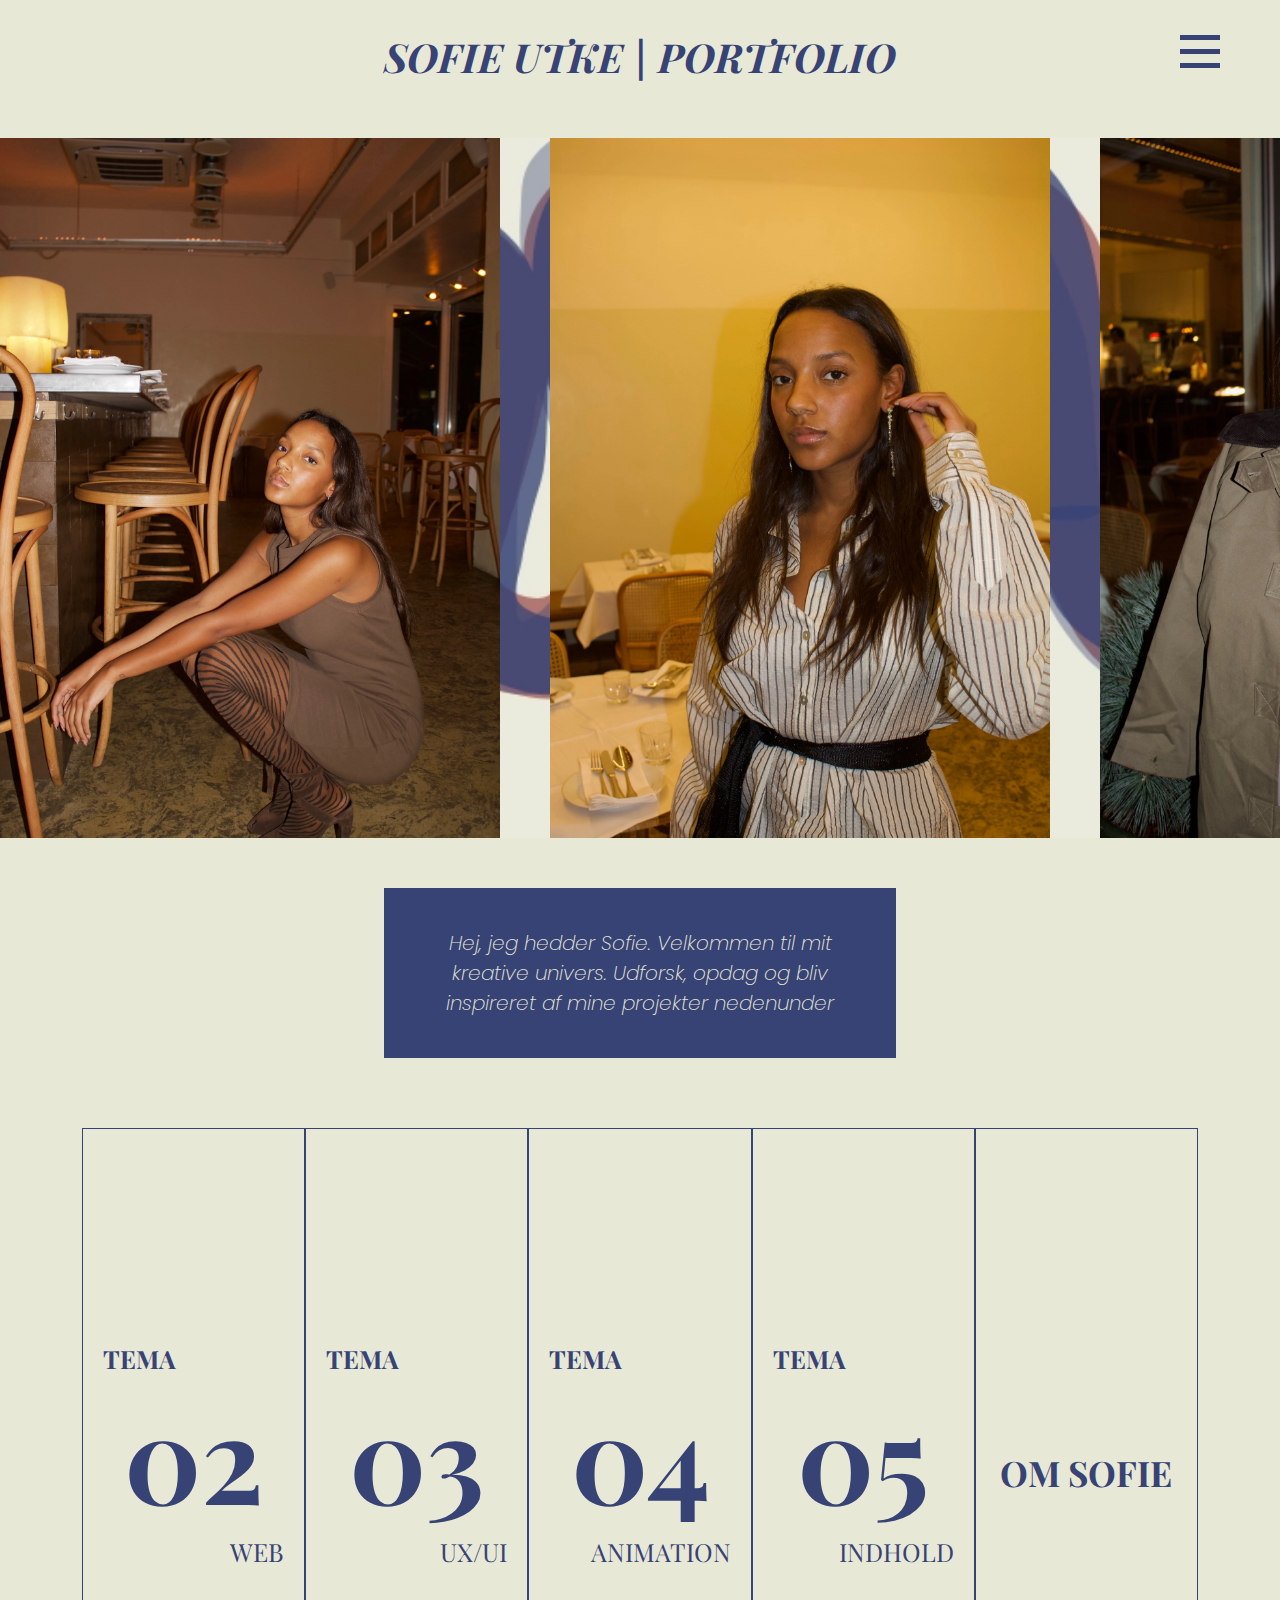
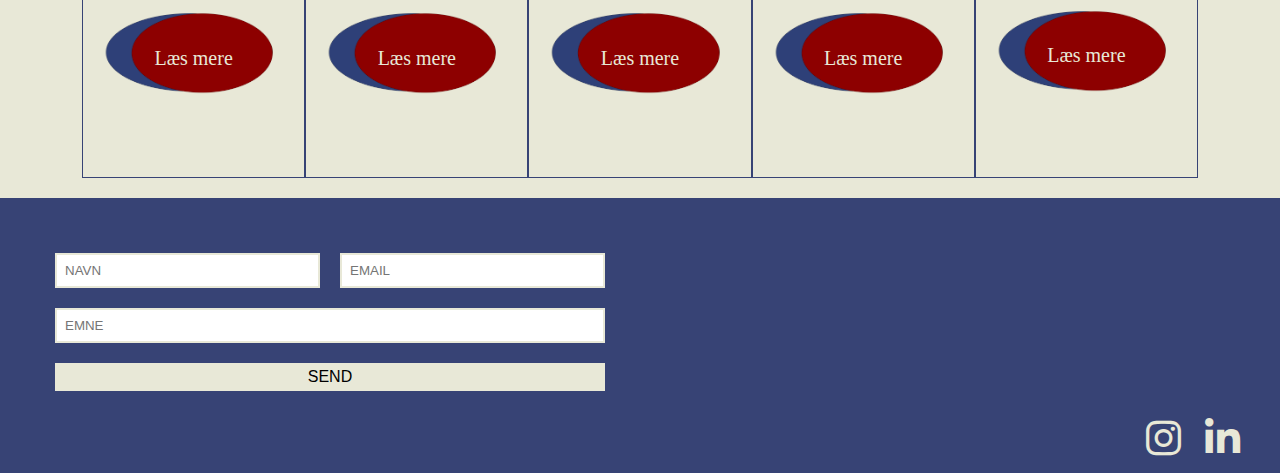
==== index.html @ 0ac9d1ca "forside" ====
<!DOCTYPE html>
<html lang="da">

<head>
    <meta name="robots" content="noindex, nofollow">
    <meta charset="UTF-8">
    <meta name="viewport" content="width=device-width, initial-scale=1.0">
    <title>Sofies portfolio</title>
    <link rel="preconnect" href="https://fonts.googleapis.com">
    <link rel="preconnect" href="https://fonts.gstatic.com" crossorigin>
    <link
        href="https://fonts.googleapis.com/css2?family=Corben&family=Lato:wght@700&family=Lexend+Exa:wght@100..900&family=Playfair+Display:ital,wght@0,400..900;1,400..900&family=Roboto+Mono:ital,wght@0,100..700;1,100..700&display=swap"
        rel="stylesheet">
    <link rel="preconnect" href="https://fonts.googleapis.com">
    <link rel="preconnect" href="https://fonts.gstatic.com" crossorigin>
    <link
        href="https://fonts.googleapis.com/css2?family=Corben&family=Lato:wght@700&family=Lexend+Exa:wght@100..900&family=Lora:ital,wght@0,400..700;1,400..700&family=Playfair+Display:ital,wght@0,400..900;1,400..900&family=Poppins:ital,wght@0,100;0,200;0,300;0,400;0,500;0,600;0,700;0,800;0,900;1,100;1,200;1,300;1,400;1,500;1,600;1,700;1,800;1,900&family=Roboto+Mono:ital,wght@0,100..700;1,100..700&display=swap"
        rel="stylesheet">
    <link rel="stylesheet" href="style.css">
    <link rel="stylesheet" href="https://cdnjs.cloudflare.com/ajax/libs/font-awesome/6.0.0-beta3/css/all.min.css">


</head>

<body>
    <header>

        <div class="hero-title">
            <h1>SOFIE UTKE | PORTFOLIO </h1>
        </div>
        <!-- Use any element to open/show the overlay navigation menu -->
        <div class="burger" onclick="openNav()">
            <div class="bar"></div>
            <div class="bar"></div>
            <div class="bar"></div>
        </div>


        <!-- The overlay -->
        <div id="myNav" class="overlay">

            <!-- Button to close the overlay navigation -->
            <a href="javascript:void(0)" class="closebtn" onclick="closeNav()">&times;</a>

            <!-- Overlay content -->
            <div class="overlay-content">
                <a href="tema02.html">TEMA 02</a>
                <a href="tema03.html">TEMA 03</a>
                <a href="tema04.html">TEMA 04</a>
                <a href="tema05.html">TEMA 05</a>
                <a href="aboutme.html">OM SOFIE</a>
            </div>

        </div>

    </header>

    <main>
        <div class="hero">
            <div class="slideshow" style="max-width:500px">
                <img class="mySlides" src="billeder/pic1.webp" alt="pic1" style="width:100%">
                <img class="mySlides" src="billeder/pic2.webp" alt="pic2" style="width:100%">
                <img class="mySlides" src="billeder/pic3.webp" alt="pic3" style="width:100%">
                <img class="mySlides" src="billeder/pic4.webp" alt="pic4" style="width:100%">
                <img class="mySlides" src="billeder/pic5.webp" alt="pic5" style="width:100%">
                <img class="mySlides" src="billeder/pic6.webp" alt="pic6" style="width:100%">
                <img class="mySlides" src="billeder/pic7.webp" alt="pic7" style="width:100%">
                <img class="mySlides" src="billeder/pic8.webp" alt="pic8" style="width:100%">
                <img class="mySlides" src="billeder/pic9.webp" alt="pic9" style="width:100%">
                <img class="mySlides" src="billeder/pic10.webp" alt="pic10" style="width:100%">
                <img class="mySlides" src="billeder/pic11.webp" alt="pic11" style="width:100%">
            </div>
        </div>

        <div class="intro-section">
            <p>Hej, jeg hedder Sofie. Velkommen til mit kreative univers. Udforsk, opdag og bliv inspireret af mine
                projekter
                nedenunder</p>
        </div>

        <div class="nav-container">
            <div class="nav-section">
                <h2>TEMA</h2>
                <h3>02</h3>
                <p>WEB</p>
                <a href="tema02.html" class="read-more" style="background-image: url(billeder/knap.webp);">Læs mere</a>
            </div>
            <div class="nav-section">
                <h2>TEMA</h2>
                <h3>03</h3>
                <p>UX/UI</p>
                <a href="tema03.html" class="read-more" style="background-image: url(billeder/knap.webp);">Læs mere</a>
            </div>
            <div class="nav-section">
                <h2>TEMA</h2>
                <h3>04</h3>
                <p>ANIMATION</p>
                <a href="tema04.html" class="read-more" style="background-image: url(billeder/knap.webp);">Læs mere</a>
            </div>
            <div class="nav-section">
                <h2>TEMA</h2>
                <h3>05</h3>
                <p>INDHOLD</p>
                <a href="tema05.html" class="read-more" style="background-image: url(billeder/knap.webp);">Læs mere</a>
            </div>
            <div class="nav-section">
                <h4>OM SOFIE</h4>
                <a href="aboutme.html" class="read-more" style="background-image: url(billeder/knap.webp);">Læs mere</a>
            </div>
        </div>
        <script src="login.js"></script>
    </main>


    <footer class="footer">

        <div class="contact-container">
            <form>
                <div class="form-row">
                    <input type="text" placeholder="NAVN">
                    <input type="text" placeholder="EMAIL">
                </div>
                <div class="form-row bottom">
                    <input type="text" placeholder="EMNE" class="form-text">
                </div>
                <button type="submit">SEND</button>
            </form>
        </div>
        <div class="social-links">
            <a href="https://instagram.com/yourusername" target="_blank"><i class="fab fa-instagram"></i></a>
            <a href="https://linkedin.com/in/yourusername" target="_blank"><i class="fab fa-linkedin-in"></i></a>
            <a href="tel:+14577921302"><i class="phone"></i></a>
        </div>

    </footer>

</body>

</html>
---- style.css ----
/************ Reset ***************/
* {
  margin: 0;
  padding: 0;
  box-sizing: border-box;
}

/************** Burgermenu *********/
.burger {
  display: block;
  cursor: pointer;
  position: fixed; /* Fixed position */
  top: 30px; /* Adjust based on header size */
  right: 60px; /* Distance from the right */
  z-index: 1000; /* High z-index to keep it above other content */
}

.bar {
  display: block;
  width: 40px;
  height: 5px;
  margin: 5px 0;
  margin-bottom: 9px;
  background-color: #374375;
}

/*********** media for burgermenu til mindre skærme *****/
/* Tilpasning for tablets */
@media (max-width: 768px) {
  .burger {
    top: 20px; /* Mindre afstand fra toppen for at give plads til hero-titel */
    right: 30px; /* Mindre afstand fra højre for at passe indenfor mindre skærmstørrelser */
  }
  .bar {
    width: 30px;
    height: 4px;
  }
}

/* Tilpasning for smartphones */
@media (max-width: 480px) {
  .burger {
    top: 15px; /* Yderligere reduceret afstand fra toppen */
    right: 20px; /* Tættere til højre kant for bedre pladsudnyttelse */
  }
  .bar {
    width: 30px;
    height: 4px;
  }
}

/******* burgermenu overlay **********/
.overlay {
  height: 100%;
  width: 0; /* Overlay hidden initially */
  position: fixed;
  z-index: 99; /* Below the burger icon */
  left: 0;
  top: 0;
  background-color: #e8e8d7;
  overflow-x: hidden; /* Disable horizontal scroll */
  transition: 0.4s;
}

.overlay-content {
  position: absolute;
  top: 100px; /* Start below any top margin or header */
  width: 100%;
  text-align: center;
  margin-top: 30px;
}

.overlay a {
  padding: 10px;
  text-decoration: none;
  font-family: "Poppins", serif;
  font-weight: 400;
  font-size: 36px;
  color: #374375;
  display: block;
  transition: 0.3s;
}

.overlay a:hover,
.overlay a:focus {
  text-decoration: underline;
  color: #780000;
}

/************* slideshow forside ************/

body {
  background-color: #e8e8d7;
}

.hero-pic {
  width: 100%;
  height: 100%;
  object-fit: cover; /* Sikrer, at billedet dækker hele hero-sektionen */
}

.hero {
  position: relative;
  width: 100%;
  height: 700px; /* Justér efter behov */
  overflow: hidden;
  background-image: url("billeder/baggrund.webp");
  background-size: cover;
  background-position: center;
  z-index: 1; /* Lavere z-index end slideshow */
  margin-top: 55px;
}

.slideshow {
  position: absolute;
  top: 0;
  left: 0;
  right: 0;
  bottom: 0;
  display: flex;
  align-items: center; /* Centrerer slides vertikalt, hvis nødvendigt */
  animation: slideInfinite 20s linear infinite;
  z-index: 2; /* Højere z-index for at være ovenpå baggrundsbilledet */
  gap: 10%;
}

.mySlides {
  flex: 0 0 70%; /* Mindre bredde, så hvert billede kun fylder en del af skærmen */
  width: auto; /* Bevarer billedets oprindelige proportioner */
  height: auto; /* Justerer højden automatisk baseret på bredde */
}

@keyframes slideInfinite {
  0% {
    transform: translateX(100%);
  }
  100% {
    transform: translateX(-300%);
  } /* Juster dette baseret på antallet af billeder */
}

/********** media for slideshow til mindre skærme *****/
/* Tilpasning for tablets */
@media (max-width: 768px) {
  .mySlides {
    flex: 0 0 70%; /* Øger procenten for at gøre billederne lidt større i forhold til skærmen */
  }
}

/* Tilpasning for smartphones */
@media (max-width: 480px) {
  .mySlides {
    flex: 0 0 65%; /* Gør billeder større i forhold til meget små skærme */
  }
}

/************ H1 overskrift til forside ********/
.hero-title {
  color: #374375; /* Farven på teksten, vælg hvad der passer bedst til din baggrund */
  font-family: "Playfair Display", serif;
  margin-top: 30px;
  font-size: 20px;
  font-style: italic;
  text-align: center;
}

/************ media for mindre skærme til hero title ******/
/* Media query for mindre skærme som tablets */
@media (max-width: 768px) {
  .hero-title {
    font-size: 15px; /* Mindre skriftstørrelse for tablets */
    margin-top: 20px; /* Mindre margin i toppen */
  }
}

/* Media query for smartphones */
@media (max-width: 480px) {
  .hero-title {
    font-size: 12px; /* Endnu mindre skriftstørrelse for smartphones */
    margin-top: 10px; /* Yderligere reduceret topmargin for at undgå overlapning med burgermenu */
  }
}

/********** intro tekstboks på forside *********/
.intro-section {
  background-color: #374375; /* Blå baggrund for hele sektionen */
  color: #e8e8d7; /* Lys tekstfarve for god kontrast */
  padding: 40px; /* Indvendig plads rundt om alt indhold */
  text-align: center;
  margin: 50px auto;
  max-width: 40%;
  font-family: "Poppins", serif;
  font-weight: 200;
  font-style: italic;
  font-size: 20px;
}

/*********** section med nav links ***********/
.nav-container {
  display: flex; /* Anvender flexbox */
  overflow-x: auto; /* Tillader horisontal rulning */
  flex-wrap: nowrap;
  justify-content: center;
  padding: 20px;
  background-color: #e8e8d7; /* Baggrundsfarve */
}

/* Media query for mindre skærme som tablets */
@media (max-width: 768px) {
  .intro-section {
    padding: 15px; /* Lidt mindre padding for at spare plads */
    margin: 20px auto; /* Mindre margen for at tilpasse til mindre skærme */
    max-width: 90%; /* Lidt bredere på mindre skærme for at udnytte pladsen bedre */
  }
}

/* Media query for smartphones */
@media (max-width: 480px) {
  .intro-section {
    padding: 10px; /* Endnu mindre padding */
    margin: 10px auto; /* Mindre margen for at maksimere brugen af den tilgængelige plads */
    max-width: 95%; /* Næsten fuld bredde for at maksimere læsbarheden */
    font-size: calc(12px + 2vw); /* Justerer skriftstørrelsen dynamisk baseret på skærmstørrelse */
  }
}
.nav-section {
  display: flex;
  flex-direction: column;
  justify-content: center;
  align-items: center;
  padding: 20px;
  background-color: #e8e8d7;
  border: 1px solid #374375;
  width: 18%;
  min-width: 200px;
  height: 650px;
  min-width: 160px; /* Sætter en minimumsbredde for hver sektion */
}

/*********** Knap til nav section *******/
.read-more {
  display: flex;
  justify-content: center; /* Centrerer teksten horisontalt */
  align-items: center; /* Centrerer teksten vertikalt */
  background-color: transparent; /* Gør baggrunden gennemsigtig, så billedet kan ses */
  border: none;
  cursor: pointer;
  color: #e8e8d7; /* Skift tekstfarven til hvid for læsbarhed */
  width: 100%; /* Sørger for at knappen fylder hele bredden af containeren */
  height: 100px; /* Sæt en fast højde */
  background-image: url("billeder/knap.webp");
  background-size: cover; /* Sikrer, at baggrundsbilledet dækker hele knappen */
  background-position: center; /* Centrerer billedet i knappen */
  text-decoration: none;
  font-size: 20px; /* Justér skriftstørrelsen efter behov */
}

.read-more1 {
  background-color: transparent; /* Gør baggrunden gennemsigtig, så billedet kan ses */
  border: none;
  cursor: pointer;
  color: #e8e8d7; /* Skift tekstfarven til hvid for læsbarhed */
  width: 100%; /* Sørger for at knappen fylder hele bredden af containeren */
  height: 100px; /* Sæt en fast højde */
  background-position: center; /* Centrerer billedet i knappen */
  align-items: center; /* Centrerer teksten vertikalt */
  justify-content: center; /* Centrerer teksten horisontalt */
  text-decoration: none;
  font-size: 20px; /* Justér skriftstørrelsen efter behov */
}
.nav-section:hover,
.read-more:hover,
.read-more1:hover {
  color: #e8e8d7;
}

.nav-section:hover {
  background-color: #9099bc;
}
.read-more:hover,
.read-more1:hover {
  text-decoration: underline;
}

/******* tekst til nav links sektion ************/
.nav-section h2 {
  font-family: "Playfair Display", serif;
  font-size: 25px;
  color: #374375;
  margin-top: 80%;
  align-self: flex-start;
}
.nav-section h3 {
  font-family: "Playfair Display", serif;
  font-size: 120px;
  color: #374375;
  align-self: center;
}
.nav-section p {
  font-family: "Playfair Display", serif;
  font-size: 25px;
  color: #374375;
  align-self: flex-end;
  margin-bottom: 40px;
}
.nav-section h4 {
  font-family: "Playfair Display", serif;
  font-size: 35px;
  color: #374375;
  margin-top: 137%;
  align-self: center;
  margin-bottom: 110px;
}

/************ media til tekst o ******/
/* Media query for tablets og under */
@media (max-width: 768px) {
  .nav-container {
    flex-direction: column; /* Stack sektionerne vertikalt */
  }

  .nav-section {
    width: 100%; /* Gør sektionerne bredere til at fylde skærmen */
    height: auto; /* Gør højden automatisk for at passe til indholdet */
    margin-bottom: 10px; /* Tilføjer afstand mellem sektionerne */
  }

  .read-more {
    order: 2; /* Placer knappen efter tekst */
    width: auto;
    padding: 10px 50px; /* Mere klikbar størrelse */
  }

  .nav-section h2,
  .nav-section p,
  .nav-section h4 {
    font-size: calc(12px + 2vw); /* Skalerbar tekststørrelse */
    text-align: left; /* Justerer teksten til venstre */
    margin: 5px 0; /* Reducerer margin mellem tekst */
  }
  .nav-section h3 {
    font-size: calc(30px + 2vw); /* Skalerbar tekststørrelse */
  }
}

/* Media query for smartphones */
@media (max-width: 480px) {
  .nav-section {
    padding: 10px; /* Mindre padding */
  }

  .read-more {
    font-size: calc(10px + 2vw); /* Mindre tekststørrelse */
  }
}

/*************** footer ***********/
.footer {
  background-color: #374375; /* Mørk baggrund for footer */
  color: #e8e8d7; /* Hvid tekstfarve */
  text-align: right; /* Centrerer teksten */
  padding: 10px; /* Tilføjer padding for at give rum omkring elementerne */
  font-size: 16px; /* Størrelse på teksten */
}

.social-links a {
  color: #e8e8d7; /* Hvid farve links */
  margin: 10px; /* Afstand mellem links */
  font-size: 40px; /* Større ikoner */
}

.social-links a:hover {
  color: #780000;
  cursor: pointer;
}

/************** form til footer *********/
.contact-container {
  padding: 25px;
  max-width: 600px;
  justify-content: end;
  margin-left: 20px;
  margin-top: 20px;
}
form {
  display: flex;
  flex-direction: column;
  gap: 20px;
}
.form-row {
  display: flex;
  gap: 10px;
}

input[type="text"] {
  flex: 1; /* Giver inputfelterne fleksibilitet til at fylde tilgængelig plads */
  margin-right: 10px; /* Giver plads mellem input felterne */
  padding: 8px;
  border: 2px solid #e8e8d7;
}

input[type="text"]:last-child,
.form-text {
  margin-right: 0; /* Fjerner margin for det sidste element */
}

button {
  background: #e8e8d7;
  border: none;
  padding: 5px;
  cursor: pointer;
  font-size: 16px;
  transition: background-color 0.3s ease;
}
button:hover {
  background-color: #780000;
}

/************ media til form i footer **********/
@media (max-width: 768px) {
  .form-row {
    flex-direction: column;
  }

  input[type="text"] {
    width: 100%;
    margin-right: 0;
  }

  .contact-container {
    position: static; /* Fjerner absolut positionering på små skærme */
    width: 100%; /* Fylder fuld bredde af skærmen */
    left: 0; /* Nulstiller venstre margen */
  }
}
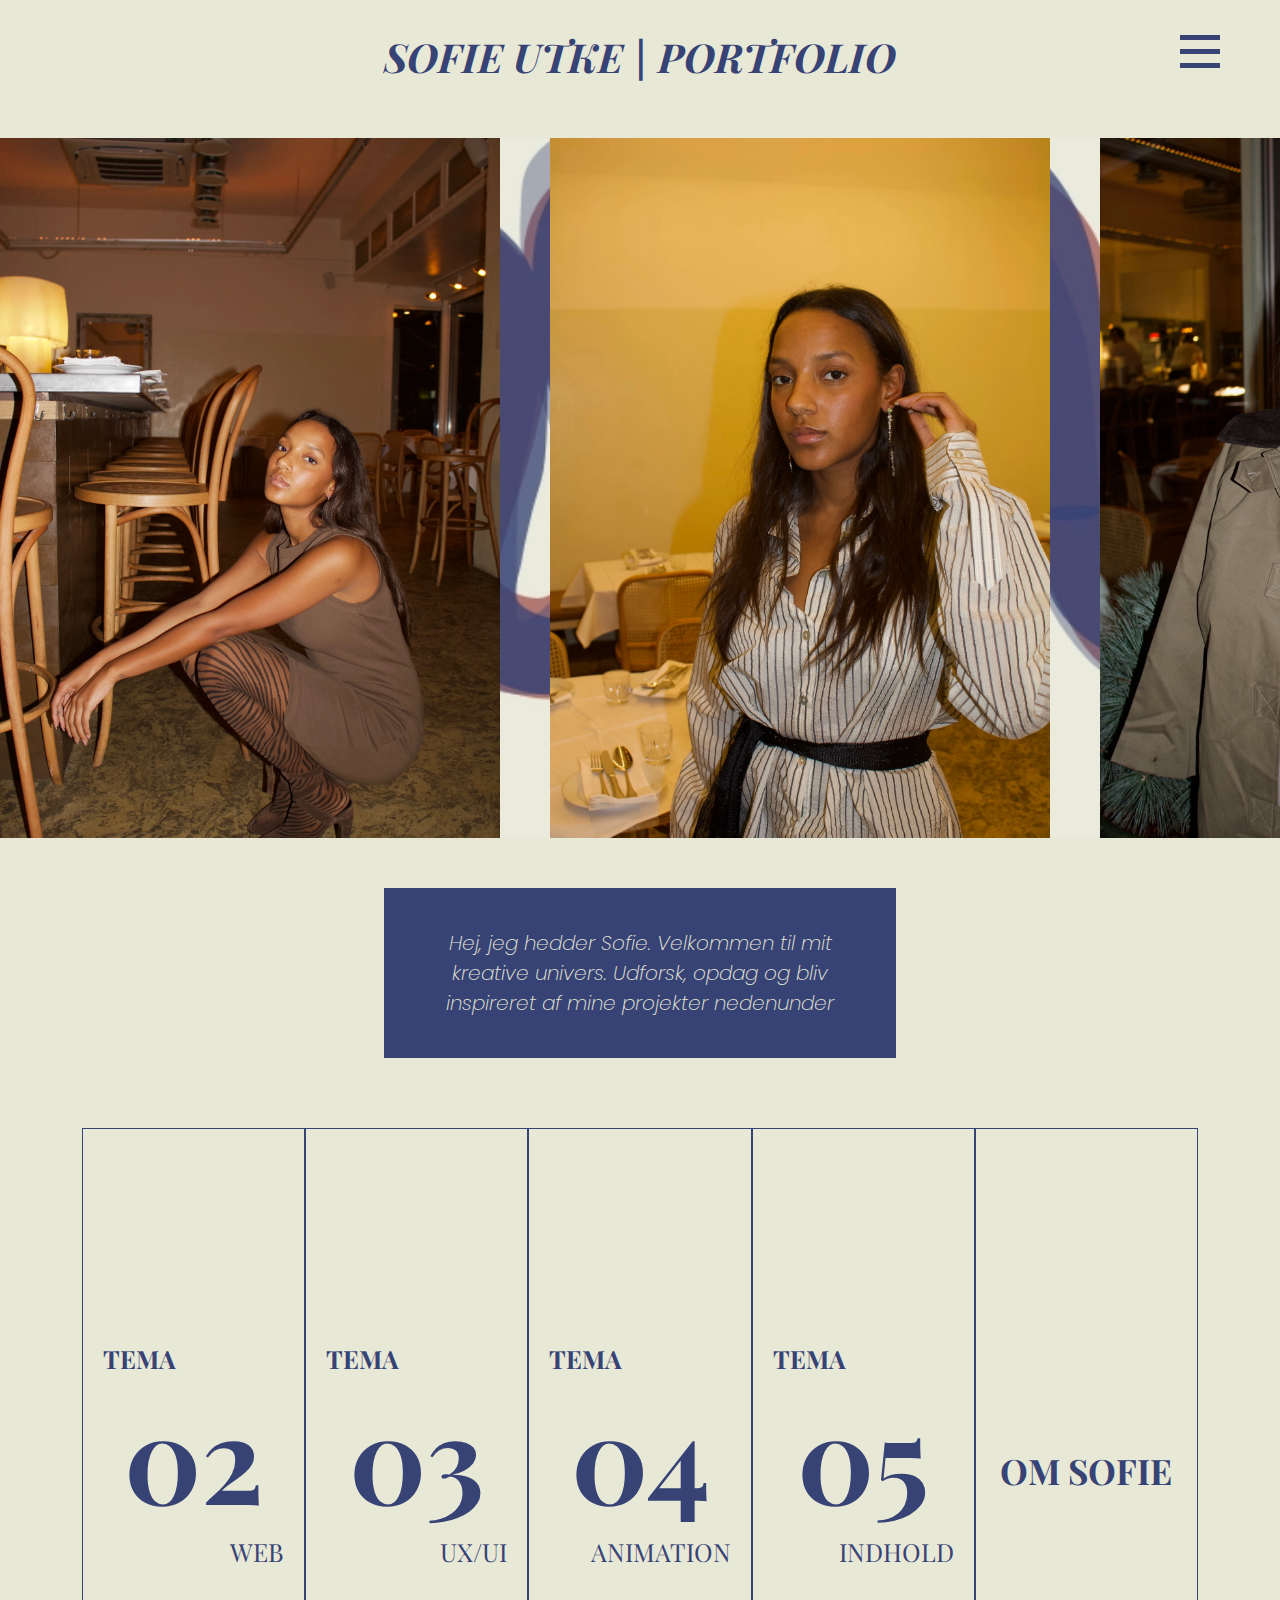
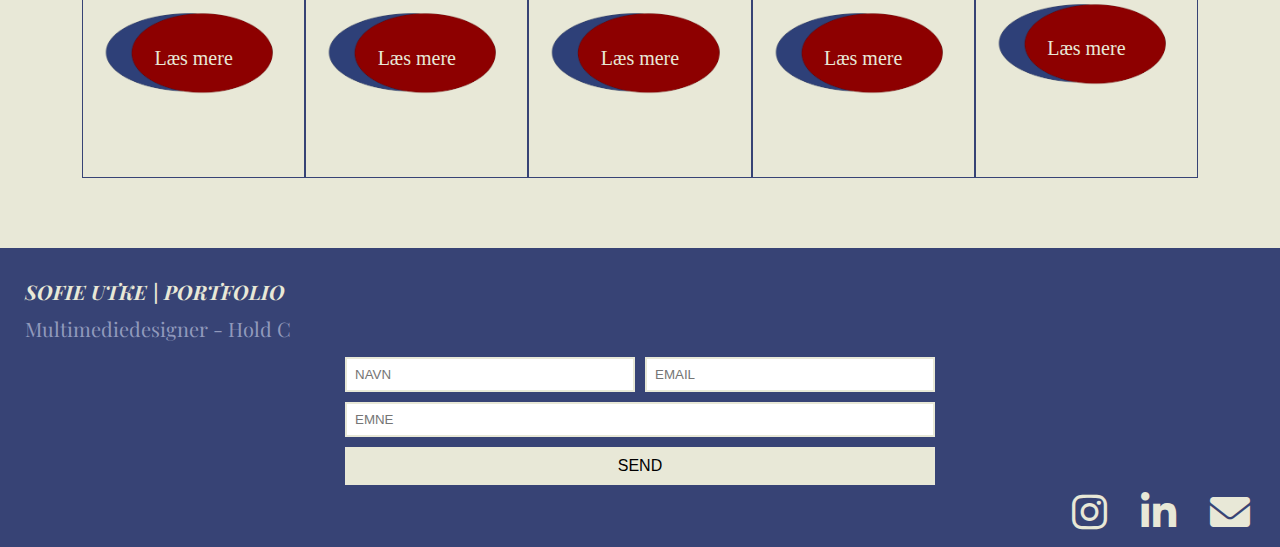
==== commit ab1c9e76: "tema" ====
--- a/index.html
+++ b/index.html
@@ -26,9 +26,12 @@
     <header>
 
         <div class="hero-title">
-            <h1>SOFIE UTKE | PORTFOLIO </h1>
+            <a href="index.html" style="text-decoration: none; color: inherit;">
+                <h1>SOFIE UTKE | PORTFOLIO </h1>
+            </a>
         </div>
-        <!-- Use any element to open/show the overlay navigation menu -->
+
+
         <div class="burger" onclick="openNav()">
             <div class="bar"></div>
             <div class="bar"></div>
@@ -44,10 +47,10 @@
 
             <!-- Overlay content -->
             <div class="overlay-content">
-                <a href="tema02.html">TEMA 02</a>
-                <a href="tema03.html">TEMA 03</a>
-                <a href="tema04.html">TEMA 04</a>
-                <a href="tema05.html">TEMA 05</a>
+                <a href="tema2.html">TEMA 02</a>
+                <a href="tema3.html">TEMA 03</a>
+                <a href="tema4.html">TEMA 04</a>
+                <a href="tema5.html">TEMA 05</a>
                 <a href="aboutme.html">OM SOFIE</a>
             </div>
 
@@ -83,25 +86,25 @@
                 <h2>TEMA</h2>
                 <h3>02</h3>
                 <p>WEB</p>
-                <a href="tema02.html" class="read-more" style="background-image: url(billeder/knap.webp);">Læs mere</a>
+                <a href="tema2.html" class="read-more" style="background-image: url(billeder/knap.webp);">Læs mere</a>
             </div>
             <div class="nav-section">
                 <h2>TEMA</h2>
                 <h3>03</h3>
                 <p>UX/UI</p>
-                <a href="tema03.html" class="read-more" style="background-image: url(billeder/knap.webp);">Læs mere</a>
+                <a href="tema3.html" class="read-more" style="background-image: url(billeder/knap.webp);">Læs mere</a>
             </div>
             <div class="nav-section">
                 <h2>TEMA</h2>
                 <h3>04</h3>
                 <p>ANIMATION</p>
-                <a href="tema04.html" class="read-more" style="background-image: url(billeder/knap.webp);">Læs mere</a>
+                <a href="tema4.html" class="read-more" style="background-image: url(billeder/knap.webp);">Læs mere</a>
             </div>
             <div class="nav-section">
                 <h2>TEMA</h2>
                 <h3>05</h3>
                 <p>INDHOLD</p>
-                <a href="tema05.html" class="read-more" style="background-image: url(billeder/knap.webp);">Læs mere</a>
+                <a href="tema5.html" class="read-more" style="background-image: url(billeder/knap.webp);">Læs mere</a>
             </div>
             <div class="nav-section">
                 <h4>OM SOFIE</h4>
@@ -114,13 +117,18 @@
 
     <footer class="footer">
 
+        <div class="footer-text">
+            <h3>SOFIE UTKE | PORTFOLIO </h3>
+            <p>Multimediedesigner - Hold C</p>
+        </div>
+
         <div class="contact-container">
             <form>
                 <div class="form-row">
                     <input type="text" placeholder="NAVN">
                     <input type="text" placeholder="EMAIL">
                 </div>
-                <div class="form-row bottom">
+                <div class="form-bottom">
                     <input type="text" placeholder="EMNE" class="form-text">
                 </div>
                 <button type="submit">SEND</button>
@@ -129,7 +137,7 @@
         <div class="social-links">
             <a href="https://instagram.com/yourusername" target="_blank"><i class="fab fa-instagram"></i></a>
             <a href="https://linkedin.com/in/yourusername" target="_blank"><i class="fab fa-linkedin-in"></i></a>
-            <a href="tel:+14577921302"><i class="phone"></i></a>
+            <a href="mailto:sobo0001@stud.kea.dk" class="social-link"><i class="fas fa-envelope"></i></a>
         </div>
 
     </footer>
--- a/style.css
+++ b/style.css
@@ -164,19 +164,25 @@
   text-align: center;
 }
 
+.hero-title a {
+  text-decoration: none;
+  color: inherit;
+  display: block;
+  cursor: pointer;
+}
 /************ media for mindre skærme til hero title ******/
 /* Media query for mindre skærme som tablets */
 @media (max-width: 768px) {
   .hero-title {
-    font-size: 15px; /* Mindre skriftstørrelse for tablets */
-    margin-top: 20px; /* Mindre margin i toppen */
+    font-size: 12px; /* Mindre skriftstørrelse for tablets */
+    margin-top: 15px; /* Mindre margin i toppen */
   }
 }
 
 /* Media query for smartphones */
 @media (max-width: 480px) {
   .hero-title {
-    font-size: 12px; /* Endnu mindre skriftstørrelse for smartphones */
+    font-size: 10px; /* Endnu mindre skriftstørrelse for smartphones */
     margin-top: 10px; /* Yderligere reduceret topmargin for at undgå overlapning med burgermenu */
   }
 }
@@ -203,6 +209,7 @@
   justify-content: center;
   padding: 20px;
   background-color: #e8e8d7; /* Baggrundsfarve */
+  margin-bottom: 50px;
 }
 
 /* Media query for mindre skærme som tablets */
@@ -307,9 +314,9 @@
   font-family: "Playfair Display", serif;
   font-size: 35px;
   color: #374375;
-  margin-top: 137%;
+  margin-top: 132%;
   align-self: center;
-  margin-bottom: 110px;
+  margin-bottom: 105px;
 }
 
 /************ media til tekst o ******/
@@ -325,7 +332,8 @@
     margin-bottom: 10px; /* Tilføjer afstand mellem sektionerne */
   }
 
-  .read-more {
+  .read-more,
+  .read-more1 {
     order: 2; /* Placer knappen efter tekst */
     width: auto;
     padding: 10px 50px; /* Mere klikbar størrelse */
@@ -365,8 +373,9 @@
 
 .social-links a {
   color: #e8e8d7; /* Hvid farve links */
-  margin: 10px; /* Afstand mellem links */
+  margin: 0 10px; /* Afstand mellem links */
   font-size: 40px; /* Større ikoner */
+  margin-right: 20px;
 }
 
 .social-links a:hover {
@@ -374,27 +383,61 @@
   cursor: pointer;
 }
 
+/************** media til social ikonerne *********/
+@media (max-width: 480px) {
+  .footer-socials {
+    flex-direction: column;
+    align-items: center;
+  }
+
+  .social-link {
+    margin: 5px 0; /* Mere vertikal afstand på små skærme */
+    margin-top: 20px;
+  }
+}
+
+/************ tekst til footer **********/
+.footer-text h3 {
+  font-family: "Playfair Display", serif;
+  margin-top: 20px;
+  margin-left: 15px;
+  font-size: 20px;
+  font-style: italic;
+  text-align: left;
+  color: #e8e8d7; /* Farve på tekst */
+}
+
+.footer-text p {
+  font-family: "Playfair Display", serif;
+  font-size: 20px;
+  margin-top: 10px;
+  margin-left: 15px;
+  margin-bottom: 10px;
+  text-align: left;
+  color: #9099bc;
+}
 /************** form til footer *********/
 .contact-container {
-  padding: 25px;
+  display: flex;
+  flex-direction: column;
+  padding: 5px;
   max-width: 600px;
-  justify-content: end;
-  margin-left: 20px;
-  margin-top: 20px;
+  margin: 0 auto;
 }
 form {
   display: flex;
   flex-direction: column;
-  gap: 20px;
-}
+  gap: 10px;
+}
+
 .form-row {
   display: flex;
+  justify-content: space-around;
   gap: 10px;
 }
 
 input[type="text"] {
   flex: 1; /* Giver inputfelterne fleksibilitet til at fylde tilgængelig plads */
-  margin-right: 10px; /* Giver plads mellem input felterne */
   padding: 8px;
   border: 2px solid #e8e8d7;
 }
@@ -404,12 +447,23 @@
   margin-right: 0; /* Fjerner margin for det sidste element */
 }
 
+.form-bottom {
+  display: flex; /* Gør det muligt at justere størrelsen på 'EMNE' inputfeltet */
+}
+
+.form-text {
+  /* Styling for 'EMNE' inputfelt */
+  padding: 8px;
+  border: 2px solid #374375;
+}
+
 button {
   background: #e8e8d7;
   border: none;
-  padding: 5px;
+  padding: 10px;
   cursor: pointer;
   font-size: 16px;
+  width: 100%;
   transition: background-color 0.3s ease;
 }
 button:hover {
@@ -418,18 +472,21 @@
 
 /************ media til form i footer **********/
 @media (max-width: 768px) {
-  .form-row {
+  .form-row,
+  .form-bottom {
     flex-direction: column;
-  }
-
-  input[type="text"] {
+    align-items: center;
+  }
+
+  input[type="text"],
+  button {
     width: 100%;
-    margin-right: 0;
-  }
-
-  .contact-container {
-    position: static; /* Fjerner absolut positionering på små skærme */
-    width: 100%; /* Fylder fuld bredde af skærmen */
-    left: 0; /* Nulstiller venstre margen */
-  }
-}
+    margin-right: 0px;
+  }
+
+  input[type="text"],
+  button {
+    margin-right: 0; /* Fjerner højre margin, da det ikke længere er nødvendigt */
+    width: 100%; /* Sørger for at inputfelter og knap fylder hele bredden */
+  }
+}
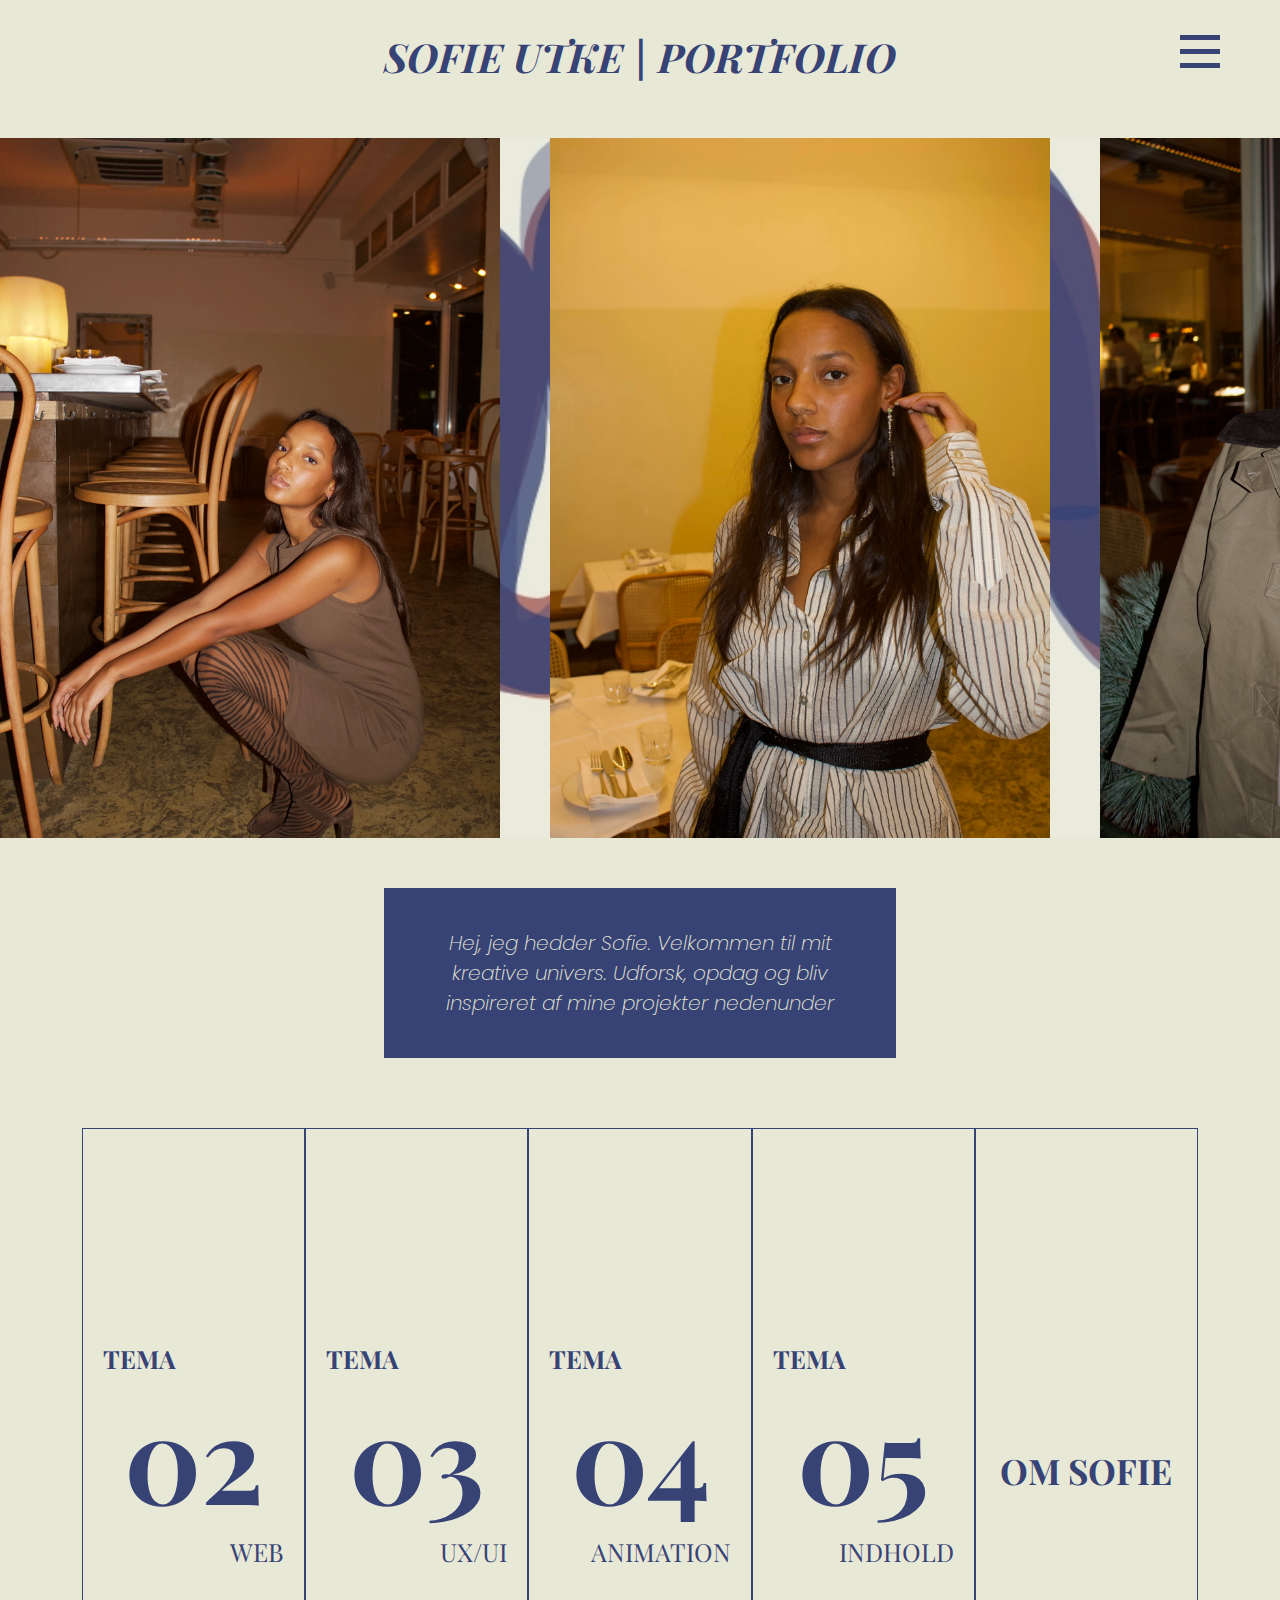
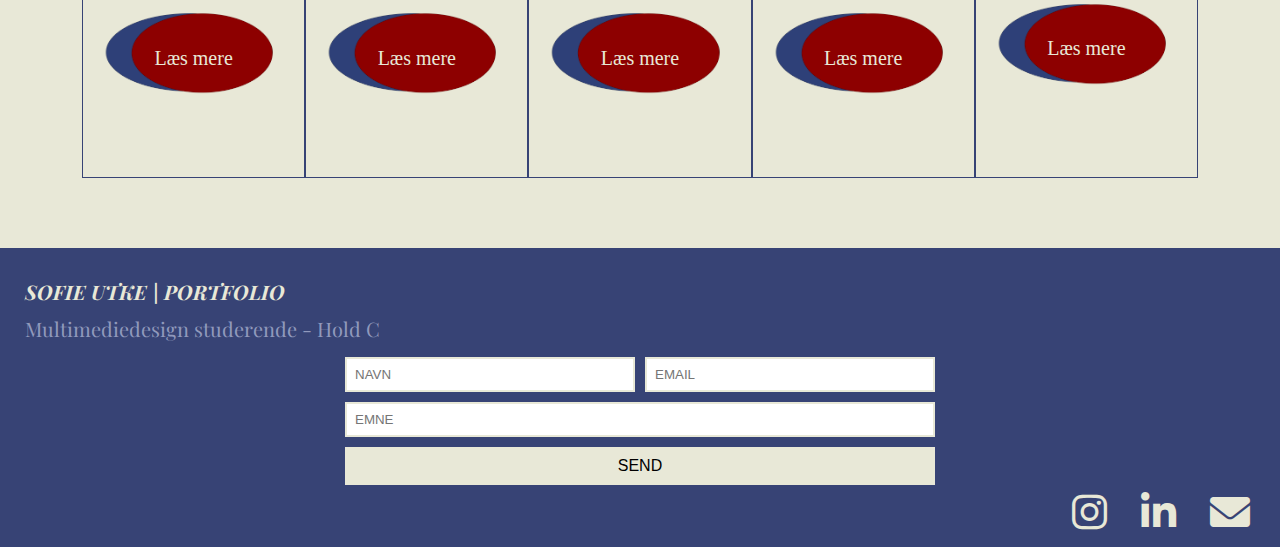
==== commit 6bf790b1: "omsofie" ====
--- a/index.html
+++ b/index.html
@@ -119,7 +119,7 @@
 
         <div class="footer-text">
             <h3>SOFIE UTKE | PORTFOLIO </h3>
-            <p>Multimediedesigner - Hold C</p>
+            <p>Multimediedesign studerende - Hold C</p>
         </div>
 
         <div class="contact-container">
--- a/style.css
+++ b/style.css
@@ -169,6 +169,10 @@
   color: inherit;
   display: block;
   cursor: pointer;
+}
+
+.hero-title:hover {
+  color: #9099bc;
 }
 /************ media for mindre skærme til hero title ******/
 /* Media query for mindre skærme som tablets */
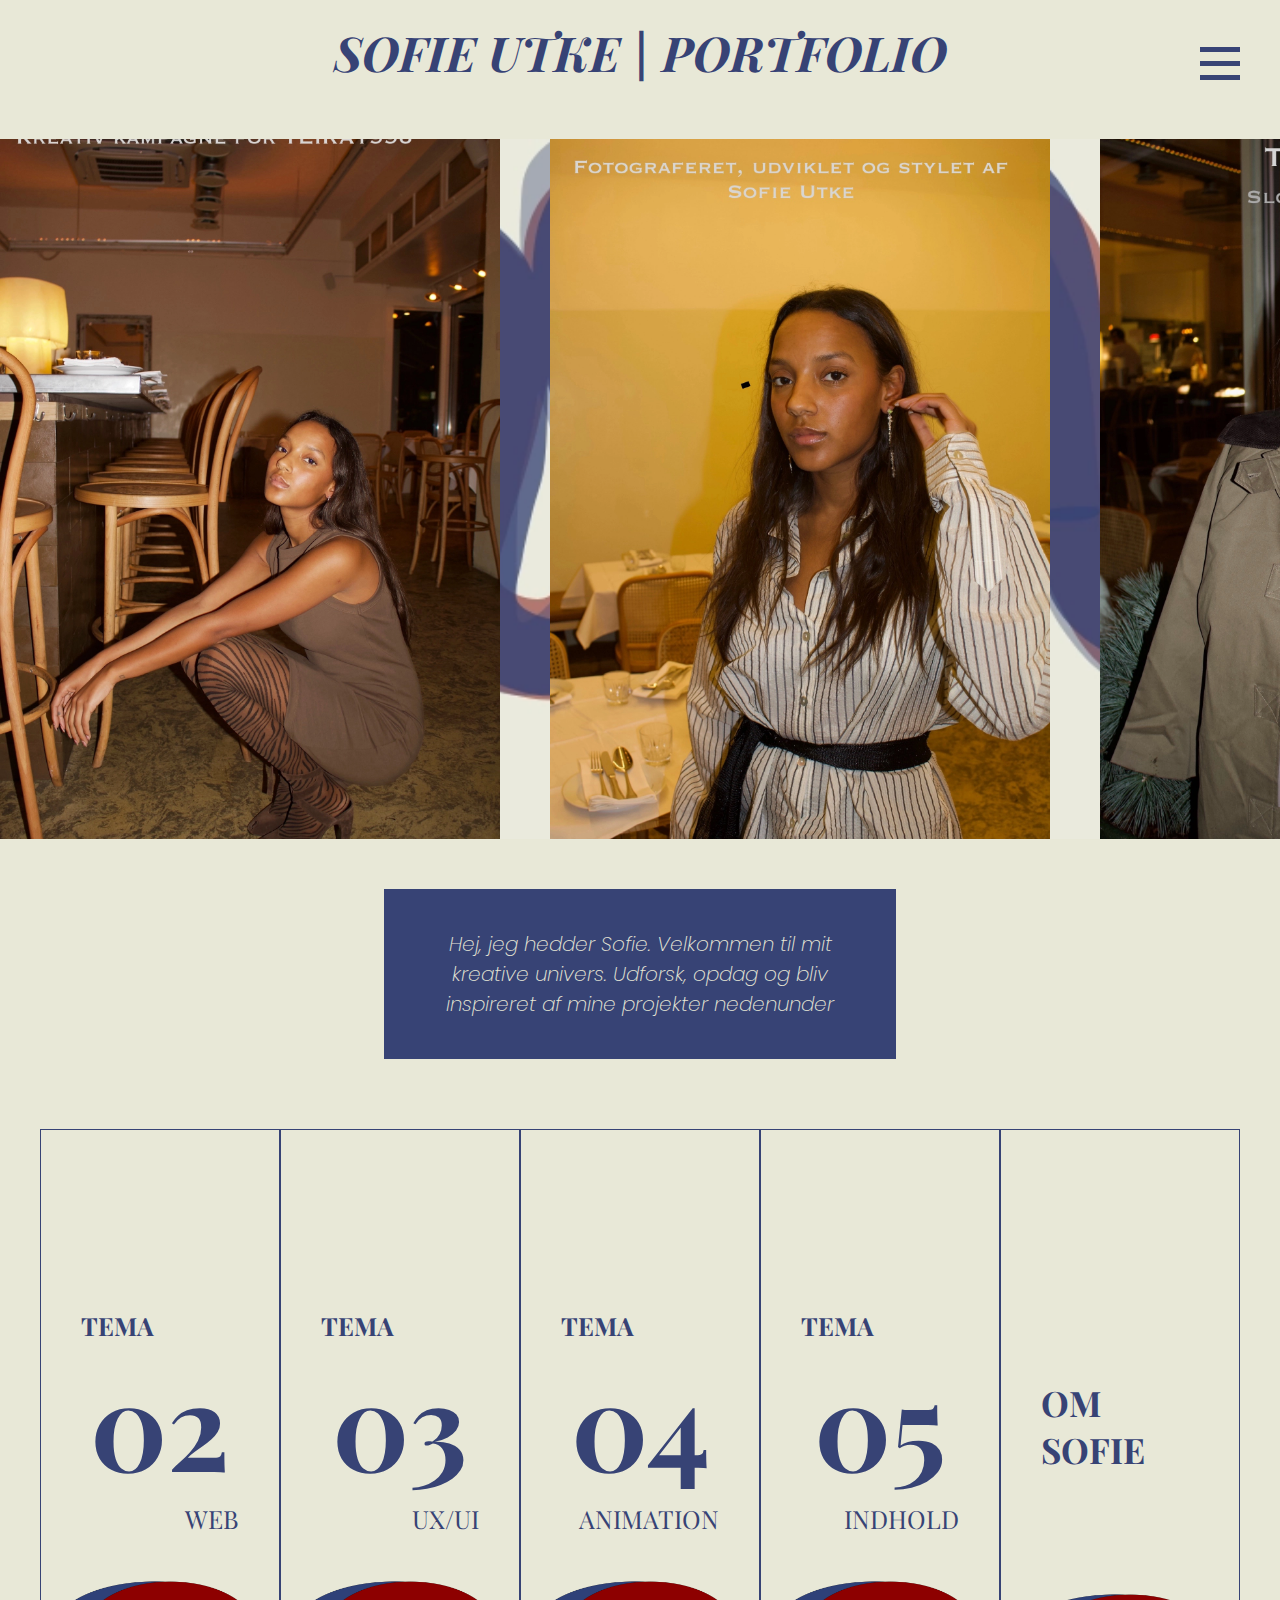
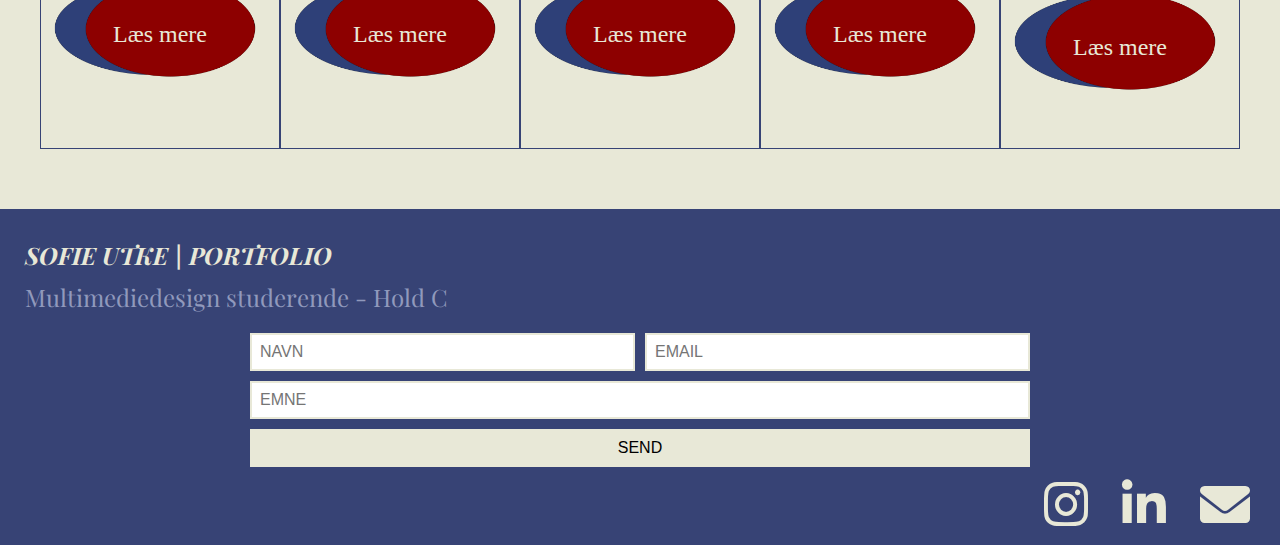
==== commit 9bf54c94: "done" ====
--- a/index.html
+++ b/index.html
@@ -5,7 +5,8 @@
     <meta name="robots" content="noindex, nofollow">
     <meta charset="UTF-8">
     <meta name="viewport" content="width=device-width, initial-scale=1.0">
-    <title>Sofies portfolio</title>
+
+    <!-- fonts -->
     <link rel="preconnect" href="https://fonts.googleapis.com">
     <link rel="preconnect" href="https://fonts.gstatic.com" crossorigin>
     <link
@@ -16,11 +17,20 @@
     <link
         href="https://fonts.googleapis.com/css2?family=Corben&family=Lato:wght@700&family=Lexend+Exa:wght@100..900&family=Lora:ital,wght@0,400..700;1,400..700&family=Playfair+Display:ital,wght@0,400..900;1,400..900&family=Poppins:ital,wght@0,100;0,200;0,300;0,400;0,500;0,600;0,700;0,800;0,900;1,100;1,200;1,300;1,400;1,500;1,600;1,700;1,800;1,900&family=Roboto+Mono:ital,wght@0,100..700;1,100..700&display=swap"
         rel="stylesheet">
+
+    <!-- style sheet -->
     <link rel="stylesheet" href="style.css">
+
+    <!-- social links -->
     <link rel="stylesheet" href="https://cdnjs.cloudflare.com/ajax/libs/font-awesome/6.0.0-beta3/css/all.min.css">
 
+    <!-- favicon-->
+    <link rel="icon" href="billeder/SP.webp" type="image/favicon">
 
+
+    <title>Sofies portfolio</title>
 </head>
+
 
 <body>
     <header>
@@ -32,20 +42,19 @@
         </div>
 
 
-        <div class="burger" onclick="openNav()">
+        <div class="burger">
             <div class="bar"></div>
             <div class="bar"></div>
             <div class="bar"></div>
         </div>
 
 
-        <!-- The overlay -->
+        <!-- overlay til burger -->
         <div id="myNav" class="overlay">
 
-            <!-- Button to close the overlay navigation -->
+            <!-- Knap til overlay navigation -->
             <a href="javascript:void(0)" class="closebtn" onclick="closeNav()">&times;</a>
 
-            <!-- Overlay content -->
             <div class="overlay-content">
                 <a href="tema2.html">TEMA 02</a>
                 <a href="tema3.html">TEMA 03</a>
@@ -108,7 +117,8 @@
             </div>
             <div class="nav-section">
                 <h4>OM SOFIE</h4>
-                <a href="aboutme.html" class="read-more" style="background-image: url(billeder/knap.webp);">Læs mere</a>
+                <a href="aboutme.html" class="read-more" style="background-image: url(billeder/knap.webp);">Læs
+                    mere</a>
             </div>
         </div>
         <script src="login.js"></script>
--- a/style.css
+++ b/style.css
@@ -1,81 +1,66 @@
 /************ Reset ***************/
 * {
+  box-sizing: border-box;
   margin: 0;
   padding: 0;
-  box-sizing: border-box;
+}
+
+img {
+  width: 100%;
+  height: auto;
+}
+
+body {
+  background-color: #e8e8d7;
 }
 
 /************** Burgermenu *********/
 .burger {
   display: block;
   cursor: pointer;
-  position: fixed; /* Fixed position */
-  top: 30px; /* Adjust based on header size */
-  right: 60px; /* Distance from the right */
-  z-index: 1000; /* High z-index to keep it above other content */
-}
-
+  position: fixed;
+  top: 15px;
+  right: 20px;
+  z-index: 1000;
+}
+
+/****** styling af striber ****/
 .bar {
-  display: block;
-  width: 40px;
-  height: 5px;
-  margin: 5px 0;
-  margin-bottom: 9px;
+  width: 30px;
+  height: 4px;
+  margin: 7px 0;
   background-color: #374375;
 }
 
-/*********** media for burgermenu til mindre skærme *****/
-/* Tilpasning for tablets */
-@media (max-width: 768px) {
-  .burger {
-    top: 20px; /* Mindre afstand fra toppen for at give plads til hero-titel */
-    right: 30px; /* Mindre afstand fra højre for at passe indenfor mindre skærmstørrelser */
-  }
-  .bar {
-    width: 30px;
-    height: 4px;
-  }
-}
-
-/* Tilpasning for smartphones */
-@media (max-width: 480px) {
-  .burger {
-    top: 15px; /* Yderligere reduceret afstand fra toppen */
-    right: 20px; /* Tættere til højre kant for bedre pladsudnyttelse */
-  }
-  .bar {
-    width: 30px;
-    height: 4px;
-  }
-}
-
-/******* burgermenu overlay **********/
+/******* skjult burgermenu overlay **********/
 .overlay {
   height: 100%;
-  width: 0; /* Overlay hidden initially */
+  width: 0;
   position: fixed;
-  z-index: 99; /* Below the burger icon */
+  z-index: 99;
   left: 0;
   top: 0;
   background-color: #e8e8d7;
-  overflow-x: hidden; /* Disable horizontal scroll */
+  overflow-x: hidden;
   transition: 0.4s;
 }
 
+/***** indhold i overlay menuen ******/
 .overlay-content {
   position: absolute;
-  top: 100px; /* Start below any top margin or header */
+  top: 100px;
   width: 100%;
   text-align: center;
   margin-top: 30px;
 }
 
+/***** styling af links inde i overlay ******/
 .overlay a {
   padding: 10px;
   text-decoration: none;
   font-family: "Poppins", serif;
   font-weight: 400;
-  font-size: 36px;
+  font-size: 30px;
   color: #374375;
   display: block;
   transition: 0.3s;
@@ -88,26 +73,22 @@
 }
 
 /************* slideshow forside ************/
-
-body {
-  background-color: #e8e8d7;
-}
-
 .hero-pic {
   width: 100%;
   height: 100%;
-  object-fit: cover; /* Sikrer, at billedet dækker hele hero-sektionen */
-}
-
+  object-fit: cover;
+}
+
+/********* styling af baggrundsbilledet ****/
 .hero {
   position: relative;
-  width: 100%;
-  height: 700px; /* Justér efter behov */
+  max-width: 100%;
+  height: 700px;
   overflow: hidden;
   background-image: url("billeder/baggrund.webp");
   background-size: cover;
   background-position: center;
-  z-index: 1; /* Lavere z-index end slideshow */
+  z-index: 1;
   margin-top: 55px;
 }
 
@@ -118,122 +99,37 @@
   right: 0;
   bottom: 0;
   display: flex;
-  align-items: center; /* Centrerer slides vertikalt, hvis nødvendigt */
-  animation: slideInfinite 20s linear infinite;
-  z-index: 2; /* Højere z-index for at være ovenpå baggrundsbilledet */
+  align-items: center;
+  animation: slideInfinite 23s linear infinite;
+  z-index: 2;
   gap: 10%;
 }
 
 .mySlides {
-  flex: 0 0 70%; /* Mindre bredde, så hvert billede kun fylder en del af skærmen */
-  width: auto; /* Bevarer billedets oprindelige proportioner */
-  height: auto; /* Justerer højden automatisk baseret på bredde */
-}
-
+  flex: 0 0 70%;
+  height: auto;
+}
+
+/******* Animation til slideshow ****/
 @keyframes slideInfinite {
   0% {
     transform: translateX(100%);
   }
   100% {
     transform: translateX(-300%);
-  } /* Juster dette baseret på antallet af billeder */
-}
-
-/********** media for slideshow til mindre skærme *****/
-/* Tilpasning for tablets */
-@media (max-width: 768px) {
-  .mySlides {
-    flex: 0 0 70%; /* Øger procenten for at gøre billederne lidt større i forhold til skærmen */
-  }
-}
-
-/* Tilpasning for smartphones */
-@media (max-width: 480px) {
-  .mySlides {
-    flex: 0 0 65%; /* Gør billeder større i forhold til meget små skærme */
-  }
-}
-
-/************ H1 overskrift til forside ********/
-.hero-title {
-  color: #374375; /* Farven på teksten, vælg hvad der passer bedst til din baggrund */
-  font-family: "Playfair Display", serif;
-  margin-top: 30px;
-  font-size: 20px;
-  font-style: italic;
-  text-align: center;
-}
-
-.hero-title a {
-  text-decoration: none;
-  color: inherit;
-  display: block;
-  cursor: pointer;
-}
-
-.hero-title:hover {
-  color: #9099bc;
-}
-/************ media for mindre skærme til hero title ******/
-/* Media query for mindre skærme som tablets */
-@media (max-width: 768px) {
-  .hero-title {
-    font-size: 12px; /* Mindre skriftstørrelse for tablets */
-    margin-top: 15px; /* Mindre margin i toppen */
-  }
-}
-
-/* Media query for smartphones */
-@media (max-width: 480px) {
-  .hero-title {
-    font-size: 10px; /* Endnu mindre skriftstørrelse for smartphones */
-    margin-top: 10px; /* Yderligere reduceret topmargin for at undgå overlapning med burgermenu */
-  }
-}
-
-/********** intro tekstboks på forside *********/
-.intro-section {
-  background-color: #374375; /* Blå baggrund for hele sektionen */
-  color: #e8e8d7; /* Lys tekstfarve for god kontrast */
-  padding: 40px; /* Indvendig plads rundt om alt indhold */
-  text-align: center;
-  margin: 50px auto;
-  max-width: 40%;
-  font-family: "Poppins", serif;
-  font-weight: 200;
-  font-style: italic;
-  font-size: 20px;
-}
-
-/*********** section med nav links ***********/
+  }
+}
+
+/*********** Container til nav links ***********/
 .nav-container {
-  display: flex; /* Anvender flexbox */
-  overflow-x: auto; /* Tillader horisontal rulning */
-  flex-wrap: nowrap;
+  display: flex;
+  flex-direction: column;
   justify-content: center;
   padding: 20px;
-  background-color: #e8e8d7; /* Baggrundsfarve */
-  margin-bottom: 50px;
-}
-
-/* Media query for mindre skærme som tablets */
-@media (max-width: 768px) {
-  .intro-section {
-    padding: 15px; /* Lidt mindre padding for at spare plads */
-    margin: 20px auto; /* Mindre margen for at tilpasse til mindre skærme */
-    max-width: 90%; /* Lidt bredere på mindre skærme for at udnytte pladsen bedre */
-  }
-}
-
-/* Media query for smartphones */
-@media (max-width: 480px) {
-  .intro-section {
-    padding: 10px; /* Endnu mindre padding */
-    margin: 10px auto; /* Mindre margen for at maksimere brugen af den tilgængelige plads */
-    max-width: 95%; /* Næsten fuld bredde for at maksimere læsbarheden */
-    font-size: calc(12px + 2vw); /* Justerer skriftstørrelsen dynamisk baseret på skærmstørrelse */
-  }
-}
+  background-color: #e8e8d7;
+  margin-bottom: 20px;
+}
+
 .nav-section {
   display: flex;
   flex-direction: column;
@@ -242,47 +138,72 @@
   padding: 20px;
   background-color: #e8e8d7;
   border: 1px solid #374375;
-  width: 18%;
-  min-width: 200px;
-  height: 650px;
-  min-width: 160px; /* Sætter en minimumsbredde for hver sektion */
+  width: 100%;
+  margin-bottom: 20px;
+}
+
+/************ H1 overskrift til forside ********/
+.hero-title {
+  color: #374375;
+  font-family: "Playfair Display", serif;
+  margin-top: 20px;
+  font-size: 12px;
+  font-style: italic;
+  text-align: center;
+}
+
+.hero-title a {
+  text-decoration: none;
+  color: inherit;
+  display: block;
+  cursor: pointer;
+}
+
+.hero-title:hover {
+  color: #9099bc;
+}
+
+/********** intro tekstboks på forside *********/
+.intro-section {
+  background-color: #374375;
+  color: #e8e8d7;
+  padding: 30px;
+  text-align: center;
+  margin: 20px auto;
+  max-width: 90%;
+  font-family: "Poppins", serif;
+  font-weight: 200;
+  font-style: italic;
+  font-size: 20px;
 }
 
 /*********** Knap til nav section *******/
 .read-more {
   display: flex;
-  justify-content: center; /* Centrerer teksten horisontalt */
-  align-items: center; /* Centrerer teksten vertikalt */
-  background-color: transparent; /* Gør baggrunden gennemsigtig, så billedet kan ses */
+  justify-content: center;
+  align-items: center;
   border: none;
   cursor: pointer;
-  color: #e8e8d7; /* Skift tekstfarven til hvid for læsbarhed */
-  width: 100%; /* Sørger for at knappen fylder hele bredden af containeren */
-  height: 100px; /* Sæt en fast højde */
-  background-image: url("billeder/knap.webp");
-  background-size: cover; /* Sikrer, at baggrundsbilledet dækker hele knappen */
-  background-position: center; /* Centrerer billedet i knappen */
+  color: #e8e8d7;
+  width: 100%;
+  height: 100px;
+  background-size: cover;
+  background-position: center;
   text-decoration: none;
-  font-size: 20px; /* Justér skriftstørrelsen efter behov */
+  font-size: 22px;
 }
 
 .read-more1 {
-  background-color: transparent; /* Gør baggrunden gennemsigtig, så billedet kan ses */
   border: none;
   cursor: pointer;
-  color: #e8e8d7; /* Skift tekstfarven til hvid for læsbarhed */
-  width: 100%; /* Sørger for at knappen fylder hele bredden af containeren */
-  height: 100px; /* Sæt en fast højde */
-  background-position: center; /* Centrerer billedet i knappen */
-  align-items: center; /* Centrerer teksten vertikalt */
-  justify-content: center; /* Centrerer teksten horisontalt */
+  color: #e8e8d7;
+  width: 100%;
+  height: 100px;
+  background-position: center;
+  align-items: center;
+  justify-content: center;
   text-decoration: none;
-  font-size: 20px; /* Justér skriftstørrelsen efter behov */
-}
-.nav-section:hover,
-.read-more:hover,
-.read-more1:hover {
-  color: #e8e8d7;
+  font-size: 22px;
 }
 
 .nav-section:hover {
@@ -320,84 +241,47 @@
   color: #374375;
   margin-top: 132%;
   align-self: center;
-  margin-bottom: 105px;
-}
-
-/************ media til tekst o ******/
-/* Media query for tablets og under */
+  margin-bottom: 115px;
+}
+
+/************ media til tekst og knap ******/
 @media (max-width: 768px) {
   .nav-container {
-    flex-direction: column; /* Stack sektionerne vertikalt */
+    flex-direction: column;
   }
 
   .nav-section {
-    width: 100%; /* Gør sektionerne bredere til at fylde skærmen */
-    height: auto; /* Gør højden automatisk for at passe til indholdet */
-    margin-bottom: 10px; /* Tilføjer afstand mellem sektionerne */
+    width: 100%;
+    height: auto;
+    margin-bottom: 10px;
   }
 
   .read-more,
   .read-more1 {
-    order: 2; /* Placer knappen efter tekst */
+    order: 2;
     width: auto;
-    padding: 10px 50px; /* Mere klikbar størrelse */
+    padding: 10px 50px;
   }
 
   .nav-section h2,
   .nav-section p,
   .nav-section h4 {
-    font-size: calc(12px + 2vw); /* Skalerbar tekststørrelse */
-    text-align: left; /* Justerer teksten til venstre */
-    margin: 5px 0; /* Reducerer margin mellem tekst */
+    font-size: calc(12px + 2vw);
+    text-align: left;
+    margin: 5px 0;
   }
   .nav-section h3 {
-    font-size: calc(30px + 2vw); /* Skalerbar tekststørrelse */
-  }
-}
-
-/* Media query for smartphones */
-@media (max-width: 480px) {
-  .nav-section {
-    padding: 10px; /* Mindre padding */
-  }
-
-  .read-more {
-    font-size: calc(10px + 2vw); /* Mindre tekststørrelse */
+    font-size: calc(30px + 2vw);
   }
 }
 
 /*************** footer ***********/
 .footer {
-  background-color: #374375; /* Mørk baggrund for footer */
-  color: #e8e8d7; /* Hvid tekstfarve */
-  text-align: right; /* Centrerer teksten */
-  padding: 10px; /* Tilføjer padding for at give rum omkring elementerne */
-  font-size: 16px; /* Størrelse på teksten */
-}
-
-.social-links a {
-  color: #e8e8d7; /* Hvid farve links */
-  margin: 0 10px; /* Afstand mellem links */
-  font-size: 40px; /* Større ikoner */
-  margin-right: 20px;
-}
-
-.social-links a:hover {
-  color: #780000;
-  cursor: pointer;
-}
-
-/************** media til social ikonerne *********/
-@media (max-width: 480px) {
-  .footer-socials {
-    flex-direction: column;
-    align-items: center;
-  }
-
-  .social-link {
-    margin: 5px 0; /* Mere vertikal afstand på små skærme */
-    margin-top: 20px;
-  }
+  background-color: #374375;
+  color: #e8e8d7;
+  text-align: right;
+  padding: 10px;
+  font-size: 16px;
 }
 
 /************ tekst til footer **********/
@@ -408,7 +292,7 @@
   font-size: 20px;
   font-style: italic;
   text-align: left;
-  color: #e8e8d7; /* Farve på tekst */
+  color: #e8e8d7;
 }
 
 .footer-text p {
@@ -420,14 +304,29 @@
   text-align: left;
   color: #9099bc;
 }
+
+/****** Social links  *****/
+.social-links a {
+  color: #e8e8d7;
+  margin: 0 10px;
+  font-size: 35px;
+  margin-right: 20px;
+}
+
+.social-links a:hover {
+  color: #780000;
+  cursor: pointer;
+}
+
 /************** form til footer *********/
 .contact-container {
   display: flex;
   flex-direction: column;
-  padding: 5px;
-  max-width: 600px;
+  padding: 10px;
+  max-width: 100%;
   margin: 0 auto;
 }
+
 form {
   display: flex;
   flex-direction: column;
@@ -440,23 +339,15 @@
   gap: 10px;
 }
 
-input[type="text"] {
-  flex: 1; /* Giver inputfelterne fleksibilitet til at fylde tilgængelig plads */
+input[type="text"],
+button {
+  width: 100%;
   padding: 8px;
   border: 2px solid #e8e8d7;
-}
-
-input[type="text"]:last-child,
+  font-size: 16px;
+}
+
 .form-text {
-  margin-right: 0; /* Fjerner margin for det sidste element */
-}
-
-.form-bottom {
-  display: flex; /* Gør det muligt at justere størrelsen på 'EMNE' inputfeltet */
-}
-
-.form-text {
-  /* Styling for 'EMNE' inputfelt */
   padding: 8px;
   border: 2px solid #374375;
 }
@@ -474,23 +365,66 @@
   background-color: #780000;
 }
 
-/************ media til form i footer **********/
-@media (max-width: 768px) {
-  .form-row,
-  .form-bottom {
-    flex-direction: column;
-    align-items: center;
-  }
-
-  input[type="text"],
-  button {
-    width: 100%;
-    margin-right: 0px;
-  }
-
-  input[type="text"],
-  button {
-    margin-right: 0; /* Fjerner højre margin, da det ikke længere er nødvendigt */
-    width: 100%; /* Sørger for at inputfelter og knap fylder hele bredden */
-  }
-}
+/************ media til større skærme **********/
+@media (min-width: 768px) {
+  .burger {
+    top: 40px;
+    right: 40px;
+  }
+
+  .bar {
+    width: 40px;
+    height: 5px;
+    margin-bottom: 9px;
+  }
+
+  .nav-container {
+    flex-direction: row;
+    margin-left: 20px;
+    margin-right: 20px;
+  }
+
+  .nav-section {
+    width: auto;
+    min-width: 200px;
+    padding: 40px;
+  }
+
+  .mySlides {
+    flex: 0 0 70%;
+  }
+
+  .hero-title {
+    font-size: 24px;
+  }
+
+  .intro-section {
+    padding: 40px;
+    margin: 50px auto;
+    max-width: 40%;
+    font-size: 20px;
+  }
+
+  .read-more,
+  .read-more1 {
+    height: 120px;
+    min-width: 220px;
+    font-size: 24px;
+  }
+
+  .contact-container {
+    max-width: 800px;
+  }
+  .form-row {
+    justify-content: space-between;
+  }
+
+  .footer-text h3,
+  .footer-text p {
+    font-size: 24px;
+  }
+
+  .social-links a {
+    font-size: 50px;
+  }
+}
